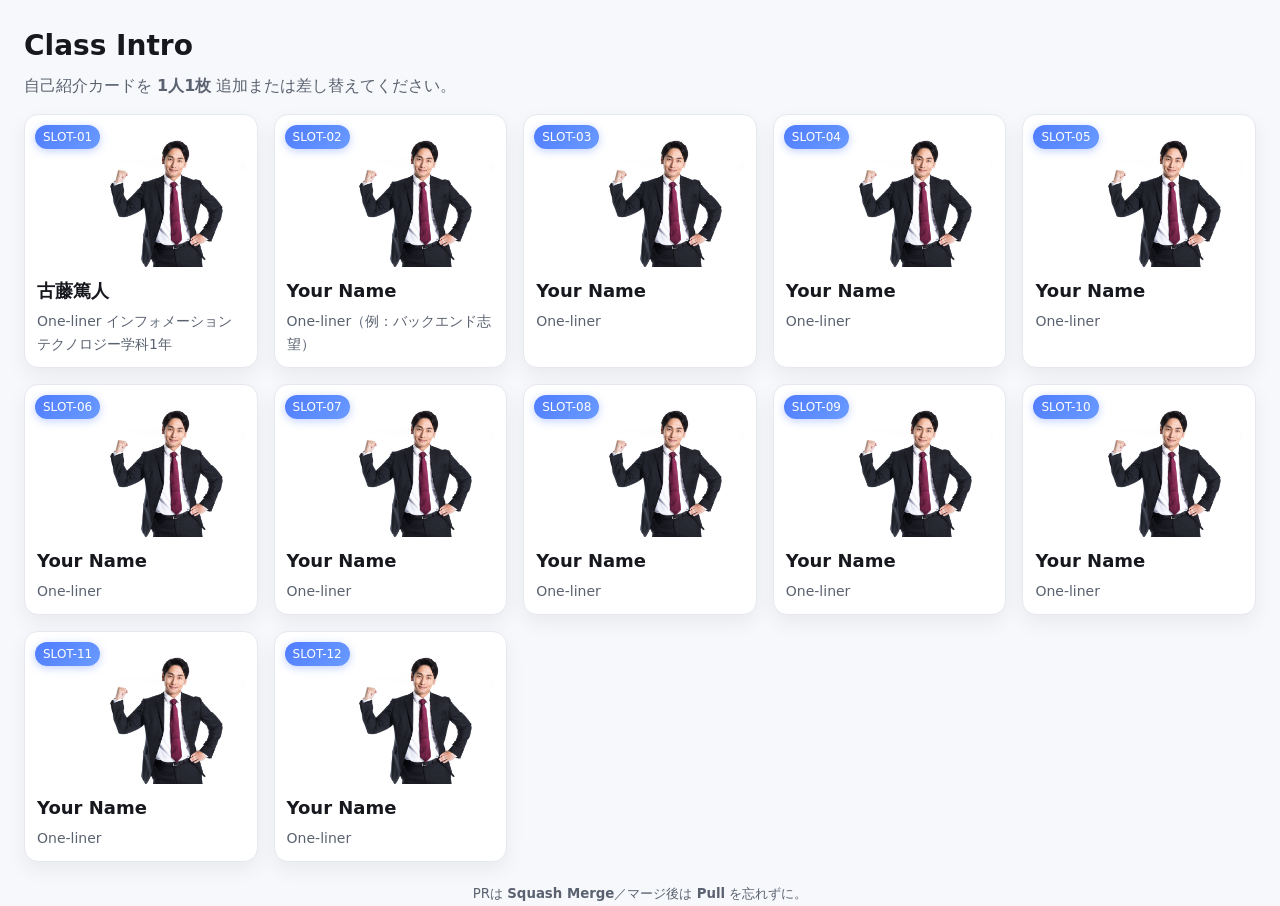
==== index.html @ 4b5fc038 "リンクを追加" ====
<!DOCTYPE html>
<html lang="ja">
  <head>
    <meta charset="utf-8" />
    <meta name="viewport" content="width=device-width, initial-scale=1" />
    <title>Class Intro</title>
    <link rel="stylesheet" href="styles.css" />
  </head>
  <body>
    <!-- ===== 運用ルール（配布時のままでOK） =====
    - 各自「自分のSLOT」1か所だけを書き換える
    - 画像は assets/ 以下に追加して <img src> を差し替えてよい（~200KB推奨）
    - PRは Squash Merge、マージ後は Pull（同期）
  ========================================== -->
    <header class="site-header">
      <h1>Class Intro</h1>
      <p>
        自己紹介カードを <strong>1人1枚</strong> 追加または差し替えてください。
      </p>
    </header>

    <main class="grid" id="members" aria-label="自己紹介カード一覧">
      <!-- SLOT-01 -->
      <article class="card" id="slot-01" data-slot="SLOT-01">
        <span class="slot-badge">SLOT-01</span>
        <a href="C:\Users\251013\Desktop\総合演習2\members\Huruhuji.html"
          ><img src="assets/placeholder.png" alt="Your Name"
        /></a>
        <h2>古藤篤人</h2>
        <p>One-liner インフォメーションテクノロジー学科1年</p>
      </article>

      <!-- SLOT-02 -->
      <article class="card" id="slot-02" data-slot="SLOT-02">
        <span class="slot-badge">SLOT-02</span>
        <img src="assets/placeholder.png" alt="Your Name" />
        <h2>Your Name</h2>
        <p>One-liner（例：バックエンド志望）</p>
      </article>

      <!-- SLOT-03 -->
      <article class="card" id="slot-03" data-slot="SLOT-03">
        <span class="slot-badge">SLOT-03</span>
        <img src="assets/placeholder.png" alt="Your Name" />
        <h2>Your Name</h2>
        <p>One-liner</p>
      </article>

      <!-- SLOT-04 -->
      <article class="card" id="slot-04" data-slot="SLOT-04">
        <span class="slot-badge">SLOT-04</span>
        <img src="assets/placeholder.png" alt="Your Name" />
        <h2>Your Name</h2>
        <p>One-liner</p>
      </article>

      <!-- SLOT-05 -->
      <article class="card" id="slot-05" data-slot="SLOT-05">
        <span class="slot-badge">SLOT-05</span>
        <img src="assets/placeholder.png" alt="Your Name" />
        <h2>Your Name</h2>
        <p>One-liner</p>
      </article>

      <!-- SLOT-06 -->
      <article class="card" id="slot-06" data-slot="SLOT-06">
        <span class="slot-badge">SLOT-06</span>
        <img src="assets/placeholder.png" alt="Your Name" />
        <h2>Your Name</h2>
        <p>One-liner</p>
      </article>

      <!-- SLOT-07 -->
      <article class="card" id="slot-07" data-slot="SLOT-07">
        <span class="slot-badge">SLOT-07</span>
        <img src="assets/placeholder.png" alt="Your Name" />
        <h2>Your Name</h2>
        <p>One-liner</p>
      </article>

      <!-- SLOT-08 -->
      <article class="card" id="slot-08" data-slot="SLOT-08">
        <span class="slot-badge">SLOT-08</span>
        <img src="assets/placeholder.png" alt="Your Name" />
        <h2>Your Name</h2>
        <p>One-liner</p>
      </article>

      <!-- 予備スロット（班追加用） -->
      <article class="card" id="slot-09" data-slot="SLOT-09">
        <span class="slot-badge">SLOT-09</span>
        <img src="assets/placeholder.png" alt="Your Name" />
        <h2>Your Name</h2>
        <p>One-liner</p>
      </article>
      <article class="card" id="slot-10" data-slot="SLOT-10">
        <span class="slot-badge">SLOT-10</span>
        <img src="assets/placeholder.png" alt="Your Name" />
        <h2>Your Name</h2>
        <p>One-liner</p>
      </article>
      <article class="card" id="slot-11" data-slot="SLOT-11">
        <span class="slot-badge">SLOT-11</span>
        <img src="assets/placeholder.png" alt="Your Name" />
        <h2>Your Name</h2>
        <p>One-liner</p>
      </article>
      <article class="card" id="slot-12" data-slot="SLOT-12">
        <span class="slot-badge">SLOT-12</span>
        <img src="assets/placeholder.png" alt="Your Name" />
        <h2>Your Name</h2>
        <p>One-liner</p>
      </article>
    </main>

    <footer class="site-footer">
      <small
        >PRは <strong>Squash Merge</strong>／マージ後は
        <strong>Pull</strong> を忘れずに。</small
      >
    </footer>
  </body>
</html>
---- styles.css ----
:root{
  --bg: #f7f8fb;
  --card: #ffffff;
  --border: #e6e8ef;
  --text: #16181d;
  --muted: #5a6270;
  --accent: #4f7cff;
  --radius: 14px;
  --shadow: 0 8px 20px rgba(0,0,0,.06);
}

*{ box-sizing: border-box; }
html,body{ height: 100%; }
body{
  margin: 0;
  font-family: system-ui, -apple-system, "Segoe UI", Roboto, "Noto Sans JP", sans-serif;
  color: var(--text);
  background: var(--bg);
  line-height: 1.6;
  padding: 24px;
}

.site-header{ margin: 0 0 16px; }
.site-header h1{ margin: 0 0 4px; font-size: clamp(22px, 2.8vw, 28px); }
.site-header p{ margin: 0; color: var(--muted); }

.grid{
  display: grid;
  gap: 16px;
  grid-template-columns: repeat(auto-fill, minmax(220px, 1fr));
  align-items: stretch;
}

.card{
  position: relative;
  background: var(--card);
  border: 1px solid var(--border);
  border-radius: var(--radius);
  padding: 12px;
  box-shadow: var(--shadow);
  transition: transform .12s ease, box-shadow .12s ease, border-color .12s ease;
}
.card:hover{
  transform: translateY(-2px);
  box-shadow: 0 10px 28px rgba(0,0,0,.08);
  border-color: #d7dae5;
}

.slot-badge{
  position: absolute;
  top: 10px;
  left: 10px;
  display: inline-block;
  font-size: 12px;
  line-height: 1;
  padding: 6px 8px;
  color: #fff;
  background: linear-gradient(135deg, var(--accent), #6a9bff);
  border-radius: 999px;
  box-shadow: 0 2px 8px rgba(79,124,255,.35);
}

.card img{
  width: 100%;
  height: 140px;
  object-fit: cover;
  border-radius: 10px;
  background: #eef1f7;
  display: block;
  margin-bottom: 10px;
}

.card h2{
  margin: 6px 0 4px;
  font-size: 18px;
}
.card p{
  margin: 0;
  color: var(--muted);
  font-size: 14px;
}

.site-footer{
  margin-top: 18px;
  color: var(--muted);
  text-align: center;
}

/* スクリーンリーダー向け（必要に応じて使用） */
.visually-hidden{
  position: absolute !important;
  width: 1px; height: 1px;
  margin: -1px; border: 0; padding: 0;
  clip: rect(0 0 0 0); overflow: hidden; white-space: nowrap;
}
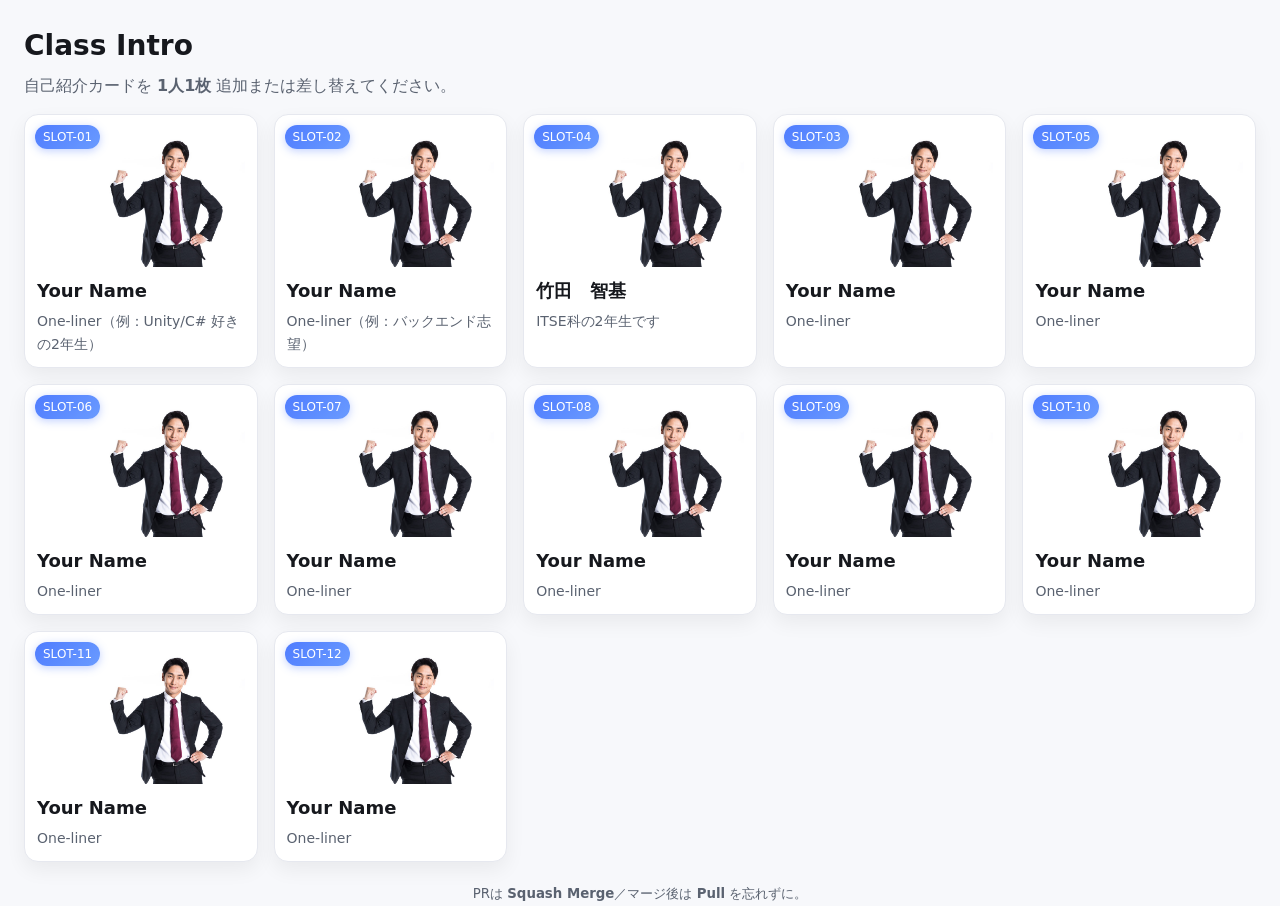
==== commit 60b7e8e5: "記入間違いを修正" ====
--- a/index.html
+++ b/index.html
@@ -1,123 +1,118 @@
-<!DOCTYPE html>
+<!doctype html>
 <html lang="ja">
-  <head>
-    <meta charset="utf-8" />
-    <meta name="viewport" content="width=device-width, initial-scale=1" />
-    <title>Class Intro</title>
-    <link rel="stylesheet" href="styles.css" />
-  </head>
-  <body>
-    <!-- ===== 運用ルール（配布時のままでOK） =====
+<head>
+  <meta charset="utf-8" />
+  <meta name="viewport" content="width=device-width, initial-scale=1" />
+  <title>Class Intro</title>
+  <link rel="stylesheet" href="styles.css" />
+</head>
+<body>
+  <!-- ===== 運用ルール（配布時のままでOK） =====
     - 各自「自分のSLOT」1か所だけを書き換える
     - 画像は assets/ 以下に追加して <img src> を差し替えてよい（~200KB推奨）
     - PRは Squash Merge、マージ後は Pull（同期）
   ========================================== -->
-    <header class="site-header">
-      <h1>Class Intro</h1>
-      <p>
-        自己紹介カードを <strong>1人1枚</strong> 追加または差し替えてください。
-      </p>
-    </header>
+  <header class="site-header">
+    <h1>Class Intro</h1>
+    <p>自己紹介カードを <strong>1人1枚</strong> 追加または差し替えてください。</p>
+  </header>
 
-    <main class="grid" id="members" aria-label="自己紹介カード一覧">
-      <!-- SLOT-01 -->
-      <article class="card" id="slot-01" data-slot="SLOT-01">
-        <span class="slot-badge">SLOT-01</span>
-        <a href="C:\Users\251013\Desktop\総合演習2\members\Huruhuji.html"
-          ><img src="assets/placeholder.png" alt="Your Name"
-        /></a>
-        <h2>古藤篤人</h2>
-        <p>One-liner インフォメーションテクノロジー学科1年</p>
-      </article>
+  <main class="grid" id="members" aria-label="自己紹介カード一覧">
+    <!-- SLOT-01 -->
+    <article class="card" id="slot-01" data-slot="SLOT-01">
+      <span class="slot-badge">SLOT-01</span>
+      <img src="assets/placeholder.png" alt="Your Name" />
+      <h2>Your Name</h2>
+      <p>One-liner（例：Unity/C# 好きの2年生）</p>
+    </article>
 
-      <!-- SLOT-02 -->
-      <article class="card" id="slot-02" data-slot="SLOT-02">
-        <span class="slot-badge">SLOT-02</span>
-        <img src="assets/placeholder.png" alt="Your Name" />
-        <h2>Your Name</h2>
-        <p>One-liner（例：バックエンド志望）</p>
-      </article>
+    <!-- SLOT-02 -->
+    <article class="card" id="slot-02" data-slot="SLOT-02">
+      <span class="slot-badge">SLOT-02</span>
+      <img src="assets/placeholder.png" alt="Your Name" />
+      <h2>Your Name</h2>
+      <p>One-liner（例：バックエンド志望）</p>
+    </article>
 
-      <!-- SLOT-03 -->
-      <article class="card" id="slot-03" data-slot="SLOT-03">
-        <span class="slot-badge">SLOT-03</span>
-        <img src="assets/placeholder.png" alt="Your Name" />
-        <h2>Your Name</h2>
-        <p>One-liner</p>
-      </article>
+    <!-- SLOT-03 -->
+    <article class="card" id="slot-04" data-slot="SLOT-04">
+      <span class="slot-badge">SLOT-04</span>
+      <img src="assets/placeholder.png" alt="takeda tomoki" />
+      <h2>竹田　智基</h2>
+      <p>ITSE科の2年生です</p>
+    </article>
 
-      <!-- SLOT-04 -->
-      <article class="card" id="slot-04" data-slot="SLOT-04">
-        <span class="slot-badge">SLOT-04</span>
-        <img src="assets/placeholder.png" alt="Your Name" />
-        <h2>Your Name</h2>
-        <p>One-liner</p>
-      </article>
+    <!-- SLOT-04 -->
+    <article class="card" id="slot-03" data-slot="SLOT-03">
+      <span class="slot-badge">SLOT-03</span>
+      <img src="assets/placeholder.png" alt="Your Name" />
+      <h2>Your Name</h2>
+      <p>One-liner</p>
+    </article>
 
-      <!-- SLOT-05 -->
-      <article class="card" id="slot-05" data-slot="SLOT-05">
-        <span class="slot-badge">SLOT-05</span>
-        <img src="assets/placeholder.png" alt="Your Name" />
-        <h2>Your Name</h2>
-        <p>One-liner</p>
-      </article>
 
-      <!-- SLOT-06 -->
-      <article class="card" id="slot-06" data-slot="SLOT-06">
-        <span class="slot-badge">SLOT-06</span>
-        <img src="assets/placeholder.png" alt="Your Name" />
-        <h2>Your Name</h2>
-        <p>One-liner</p>
-      </article>
 
-      <!-- SLOT-07 -->
-      <article class="card" id="slot-07" data-slot="SLOT-07">
-        <span class="slot-badge">SLOT-07</span>
-        <img src="assets/placeholder.png" alt="Your Name" />
-        <h2>Your Name</h2>
-        <p>One-liner</p>
-      </article>
+    <!-- SLOT-05 -->
+    <article class="card" id="slot-05" data-slot="SLOT-05">
+      <span class="slot-badge">SLOT-05</span>
+      <img src="assets/placeholder.png" alt="Your Name" />
+      <h2>Your Name</h2>
+      <p>One-liner</p>
+    </article>
 
-      <!-- SLOT-08 -->
-      <article class="card" id="slot-08" data-slot="SLOT-08">
-        <span class="slot-badge">SLOT-08</span>
-        <img src="assets/placeholder.png" alt="Your Name" />
-        <h2>Your Name</h2>
-        <p>One-liner</p>
-      </article>
+    <!-- SLOT-06 -->
+    <article class="card" id="slot-06" data-slot="SLOT-06">
+      <span class="slot-badge">SLOT-06</span>
+      <img src="assets/placeholder.png" alt="Your Name" />
+      <h2>Your Name</h2>
+      <p>One-liner</p>
+    </article>
 
-      <!-- 予備スロット（班追加用） -->
-      <article class="card" id="slot-09" data-slot="SLOT-09">
-        <span class="slot-badge">SLOT-09</span>
-        <img src="assets/placeholder.png" alt="Your Name" />
-        <h2>Your Name</h2>
-        <p>One-liner</p>
-      </article>
-      <article class="card" id="slot-10" data-slot="SLOT-10">
-        <span class="slot-badge">SLOT-10</span>
-        <img src="assets/placeholder.png" alt="Your Name" />
-        <h2>Your Name</h2>
-        <p>One-liner</p>
-      </article>
-      <article class="card" id="slot-11" data-slot="SLOT-11">
-        <span class="slot-badge">SLOT-11</span>
-        <img src="assets/placeholder.png" alt="Your Name" />
-        <h2>Your Name</h2>
-        <p>One-liner</p>
-      </article>
-      <article class="card" id="slot-12" data-slot="SLOT-12">
-        <span class="slot-badge">SLOT-12</span>
-        <img src="assets/placeholder.png" alt="Your Name" />
-        <h2>Your Name</h2>
-        <p>One-liner</p>
-      </article>
-    </main>
+    <!-- SLOT-07 -->
+    <article class="card" id="slot-07" data-slot="SLOT-07">
+      <span class="slot-badge">SLOT-07</span>
+      <img src="assets/placeholder.png" alt="Your Name" />
+      <h2>Your Name</h2>
+      <p>One-liner</p>
+    </article>
 
-    <footer class="site-footer">
-      <small
-        >PRは <strong>Squash Merge</strong>／マージ後は
-        <strong>Pull</strong> を忘れずに。</small
-      >
-    </footer>
-  </body>
+    <!-- SLOT-08 -->
+    <article class="card" id="slot-08" data-slot="SLOT-08">
+      <span class="slot-badge">SLOT-08</span>
+      <img src="assets/placeholder.png" alt="Your Name" />
+      <h2>Your Name</h2>
+      <p>One-liner</p>
+    </article>
+
+    <!-- 予備スロット（班追加用） -->
+    <article class="card" id="slot-09" data-slot="SLOT-09">
+      <span class="slot-badge">SLOT-09</span>
+      <img src="assets/placeholder.png" alt="Your Name" />
+      <h2>Your Name</h2>
+      <p>One-liner</p>
+    </article>
+    <article class="card" id="slot-10" data-slot="SLOT-10">
+      <span class="slot-badge">SLOT-10</span>
+      <img src="assets/placeholder.png" alt="Your Name" />
+      <h2>Your Name</h2>
+      <p>One-liner</p>
+    </article>
+    <article class="card" id="slot-11" data-slot="SLOT-11">
+      <span class="slot-badge">SLOT-11</span>
+      <img src="assets/placeholder.png" alt="Your Name" />
+      <h2>Your Name</h2>
+      <p>One-liner</p>
+    </article>
+    <article class="card" id="slot-12" data-slot="SLOT-12">
+      <span class="slot-badge">SLOT-12</span>
+      <img src="assets/placeholder.png" alt="Your Name" />
+      <h2>Your Name</h2>
+      <p>One-liner</p>
+    </article>
+  </main>
+
+  <footer class="site-footer">
+    <small>PRは <strong>Squash Merge</strong>／マージ後は <strong>Pull</strong> を忘れずに。</small>
+  </footer>
+</body>
 </html>
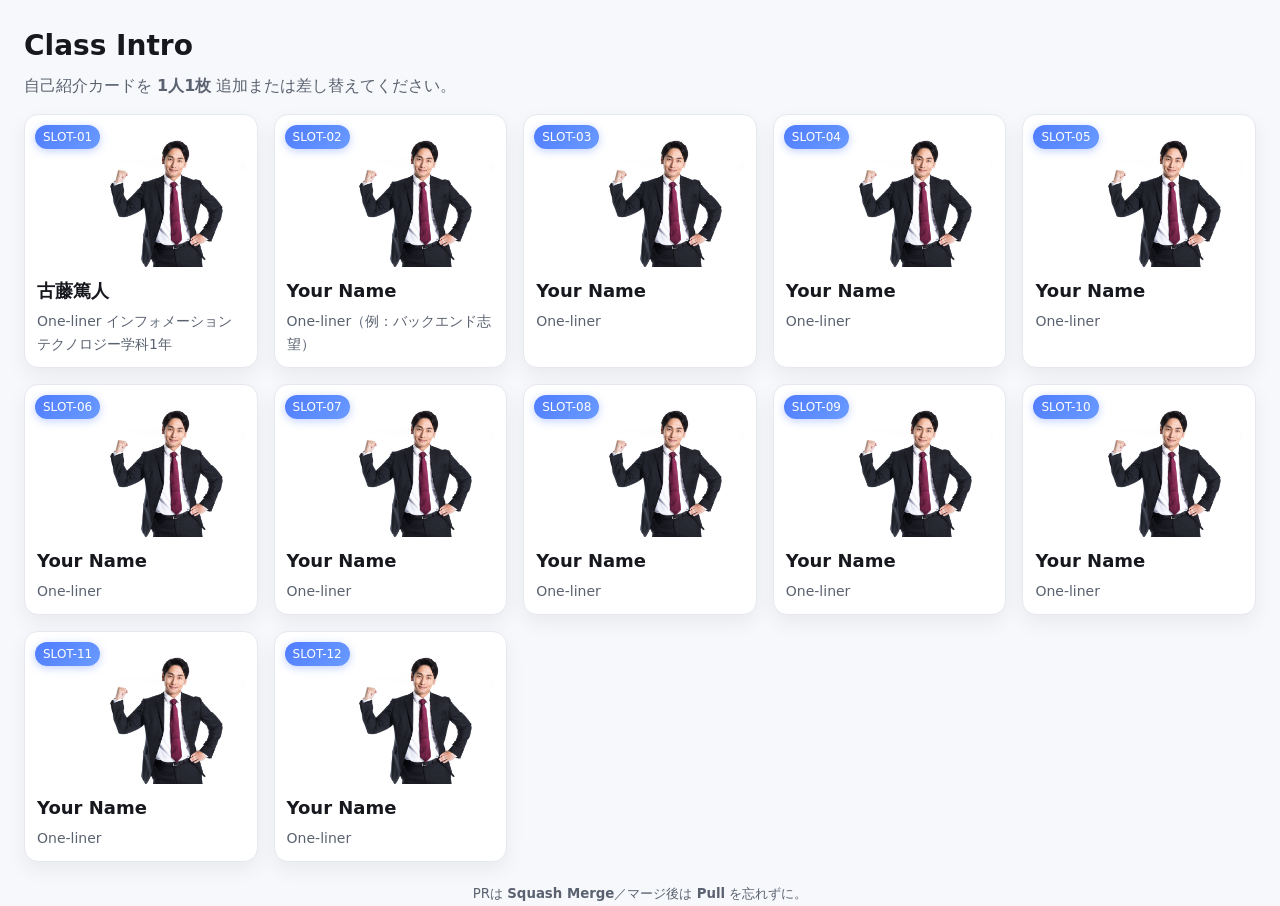
==== commit fa553f09: "altの名前を変更" ====
--- a/index.html
+++ b/index.html
@@ -1,118 +1,123 @@
-<!doctype html>
+<!DOCTYPE html>
 <html lang="ja">
-<head>
-  <meta charset="utf-8" />
-  <meta name="viewport" content="width=device-width, initial-scale=1" />
-  <title>Class Intro</title>
-  <link rel="stylesheet" href="styles.css" />
-</head>
-<body>
-  <!-- ===== 運用ルール（配布時のままでOK） =====
+  <head>
+    <meta charset="utf-8" />
+    <meta name="viewport" content="width=device-width, initial-scale=1" />
+    <title>Class Intro</title>
+    <link rel="stylesheet" href="styles.css" />
+  </head>
+  <body>
+    <!-- ===== 運用ルール（配布時のままでOK） =====
     - 各自「自分のSLOT」1か所だけを書き換える
     - 画像は assets/ 以下に追加して <img src> を差し替えてよい（~200KB推奨）
     - PRは Squash Merge、マージ後は Pull（同期）
   ========================================== -->
-  <header class="site-header">
-    <h1>Class Intro</h1>
-    <p>自己紹介カードを <strong>1人1枚</strong> 追加または差し替えてください。</p>
-  </header>
+    <header class="site-header">
+      <h1>Class Intro</h1>
+      <p>
+        自己紹介カードを <strong>1人1枚</strong> 追加または差し替えてください。
+      </p>
+    </header>
 
-  <main class="grid" id="members" aria-label="自己紹介カード一覧">
-    <!-- SLOT-01 -->
-    <article class="card" id="slot-01" data-slot="SLOT-01">
-      <span class="slot-badge">SLOT-01</span>
-      <img src="assets/placeholder.png" alt="Your Name" />
-      <h2>Your Name</h2>
-      <p>One-liner（例：Unity/C# 好きの2年生）</p>
-    </article>
+    <main class="grid" id="members" aria-label="自己紹介カード一覧">
+      <!-- SLOT-01 -->
+      <article class="card" id="slot-01" data-slot="SLOT-01">
+        <span class="slot-badge">SLOT-01</span>
+        <a href="C:\Users\251013\Desktop\総合演習2\members\Huruhuji.html"
+          ><img src="assets/placeholder.png" alt="HuruhujiAtsuto"
+        /></a>
+        <h2>古藤篤人</h2>
+        <p>One-liner インフォメーションテクノロジー学科1年</p>
+      </article>
 
-    <!-- SLOT-02 -->
-    <article class="card" id="slot-02" data-slot="SLOT-02">
-      <span class="slot-badge">SLOT-02</span>
-      <img src="assets/placeholder.png" alt="Your Name" />
-      <h2>Your Name</h2>
-      <p>One-liner（例：バックエンド志望）</p>
-    </article>
+      <!-- SLOT-02 -->
+      <article class="card" id="slot-02" data-slot="SLOT-02">
+        <span class="slot-badge">SLOT-02</span>
+        <img src="assets/placeholder.png" alt="Your Name" />
+        <h2>Your Name</h2>
+        <p>One-liner（例：バックエンド志望）</p>
+      </article>
 
-    <!-- SLOT-03 -->
-    <article class="card" id="slot-04" data-slot="SLOT-04">
-      <span class="slot-badge">SLOT-04</span>
-      <img src="assets/placeholder.png" alt="takeda tomoki" />
-      <h2>竹田　智基</h2>
-      <p>ITSE科の2年生です</p>
-    </article>
+      <!-- SLOT-03 -->
+      <article class="card" id="slot-03" data-slot="SLOT-03">
+        <span class="slot-badge">SLOT-03</span>
+        <img src="assets/placeholder.png" alt="Your Name" />
+        <h2>Your Name</h2>
+        <p>One-liner</p>
+      </article>
 
-    <!-- SLOT-04 -->
-    <article class="card" id="slot-03" data-slot="SLOT-03">
-      <span class="slot-badge">SLOT-03</span>
-      <img src="assets/placeholder.png" alt="Your Name" />
-      <h2>Your Name</h2>
-      <p>One-liner</p>
-    </article>
+      <!-- SLOT-04 -->
+      <article class="card" id="slot-04" data-slot="SLOT-04">
+        <span class="slot-badge">SLOT-04</span>
+        <img src="assets/placeholder.png" alt="Your Name" />
+        <h2>Your Name</h2>
+        <p>One-liner</p>
+      </article>
 
+      <!-- SLOT-05 -->
+      <article class="card" id="slot-05" data-slot="SLOT-05">
+        <span class="slot-badge">SLOT-05</span>
+        <img src="assets/placeholder.png" alt="Your Name" />
+        <h2>Your Name</h2>
+        <p>One-liner</p>
+      </article>
 
+      <!-- SLOT-06 -->
+      <article class="card" id="slot-06" data-slot="SLOT-06">
+        <span class="slot-badge">SLOT-06</span>
+        <img src="assets/placeholder.png" alt="Your Name" />
+        <h2>Your Name</h2>
+        <p>One-liner</p>
+      </article>
 
-    <!-- SLOT-05 -->
-    <article class="card" id="slot-05" data-slot="SLOT-05">
-      <span class="slot-badge">SLOT-05</span>
-      <img src="assets/placeholder.png" alt="Your Name" />
-      <h2>Your Name</h2>
-      <p>One-liner</p>
-    </article>
+      <!-- SLOT-07 -->
+      <article class="card" id="slot-07" data-slot="SLOT-07">
+        <span class="slot-badge">SLOT-07</span>
+        <img src="assets/placeholder.png" alt="Your Name" />
+        <h2>Your Name</h2>
+        <p>One-liner</p>
+      </article>
 
-    <!-- SLOT-06 -->
-    <article class="card" id="slot-06" data-slot="SLOT-06">
-      <span class="slot-badge">SLOT-06</span>
-      <img src="assets/placeholder.png" alt="Your Name" />
-      <h2>Your Name</h2>
-      <p>One-liner</p>
-    </article>
+      <!-- SLOT-08 -->
+      <article class="card" id="slot-08" data-slot="SLOT-08">
+        <span class="slot-badge">SLOT-08</span>
+        <img src="assets/placeholder.png" alt="Your Name" />
+        <h2>Your Name</h2>
+        <p>One-liner</p>
+      </article>
 
-    <!-- SLOT-07 -->
-    <article class="card" id="slot-07" data-slot="SLOT-07">
-      <span class="slot-badge">SLOT-07</span>
-      <img src="assets/placeholder.png" alt="Your Name" />
-      <h2>Your Name</h2>
-      <p>One-liner</p>
-    </article>
+      <!-- 予備スロット（班追加用） -->
+      <article class="card" id="slot-09" data-slot="SLOT-09">
+        <span class="slot-badge">SLOT-09</span>
+        <img src="assets/placeholder.png" alt="Your Name" />
+        <h2>Your Name</h2>
+        <p>One-liner</p>
+      </article>
+      <article class="card" id="slot-10" data-slot="SLOT-10">
+        <span class="slot-badge">SLOT-10</span>
+        <img src="assets/placeholder.png" alt="Your Name" />
+        <h2>Your Name</h2>
+        <p>One-liner</p>
+      </article>
+      <article class="card" id="slot-11" data-slot="SLOT-11">
+        <span class="slot-badge">SLOT-11</span>
+        <img src="assets/placeholder.png" alt="Your Name" />
+        <h2>Your Name</h2>
+        <p>One-liner</p>
+      </article>
+      <article class="card" id="slot-12" data-slot="SLOT-12">
+        <span class="slot-badge">SLOT-12</span>
+        <img src="assets/placeholder.png" alt="Your Name" />
+        <h2>Your Name</h2>
+        <p>One-liner</p>
+      </article>
+    </main>
 
-    <!-- SLOT-08 -->
-    <article class="card" id="slot-08" data-slot="SLOT-08">
-      <span class="slot-badge">SLOT-08</span>
-      <img src="assets/placeholder.png" alt="Your Name" />
-      <h2>Your Name</h2>
-      <p>One-liner</p>
-    </article>
-
-    <!-- 予備スロット（班追加用） -->
-    <article class="card" id="slot-09" data-slot="SLOT-09">
-      <span class="slot-badge">SLOT-09</span>
-      <img src="assets/placeholder.png" alt="Your Name" />
-      <h2>Your Name</h2>
-      <p>One-liner</p>
-    </article>
-    <article class="card" id="slot-10" data-slot="SLOT-10">
-      <span class="slot-badge">SLOT-10</span>
-      <img src="assets/placeholder.png" alt="Your Name" />
-      <h2>Your Name</h2>
-      <p>One-liner</p>
-    </article>
-    <article class="card" id="slot-11" data-slot="SLOT-11">
-      <span class="slot-badge">SLOT-11</span>
-      <img src="assets/placeholder.png" alt="Your Name" />
-      <h2>Your Name</h2>
-      <p>One-liner</p>
-    </article>
-    <article class="card" id="slot-12" data-slot="SLOT-12">
-      <span class="slot-badge">SLOT-12</span>
-      <img src="assets/placeholder.png" alt="Your Name" />
-      <h2>Your Name</h2>
-      <p>One-liner</p>
-    </article>
-  </main>
-
-  <footer class="site-footer">
-    <small>PRは <strong>Squash Merge</strong>／マージ後は <strong>Pull</strong> を忘れずに。</small>
-  </footer>
-</body>
+    <footer class="site-footer">
+      <small
+        >PRは <strong>Squash Merge</strong>／マージ後は
+        <strong>Pull</strong> を忘れずに。</small
+      >
+    </footer>
+  </body>
 </html>
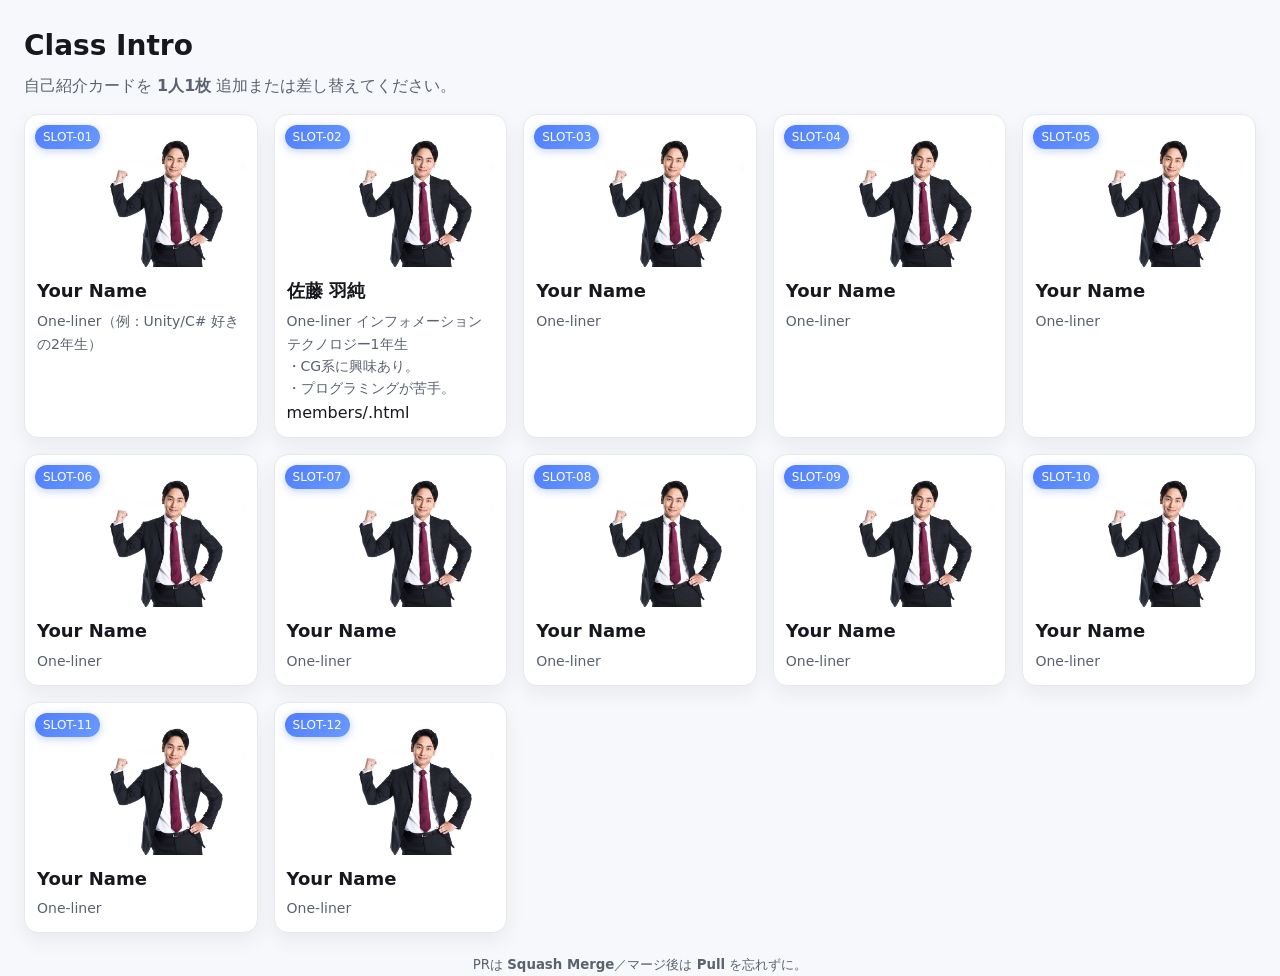
==== commit ffc573f5: "個人ページの作成" ====
--- a/index.html
+++ b/index.html
@@ -23,19 +23,22 @@
       <!-- SLOT-01 -->
       <article class="card" id="slot-01" data-slot="SLOT-01">
         <span class="slot-badge">SLOT-01</span>
-        <a href="C:\Users\251013\Desktop\総合演習2\members\Huruhuji.html"
-          ><img src="assets/placeholder.png" alt="HuruhujiAtsuto"
-        /></a>
-        <h2>古藤篤人</h2>
-        <p>One-liner インフォメーションテクノロジー学科1年</p>
+        <img src="assets/placeholder.png" alt="Your Name" />
+        <h2>Your Name</h2>
+        <p>One-liner（例：Unity/C# 好きの2年生）</p>
       </article>
 
       <!-- SLOT-02 -->
       <article class="card" id="slot-02" data-slot="SLOT-02">
         <span class="slot-badge">SLOT-02</span>
-        <img src="assets/placeholder.png" alt="Your Name" />
-        <h2>Your Name</h2>
-        <p>One-liner（例：バックエンド志望）</p>
+       <a href="C:\Users\251005\Desktop\総合演習5\menber\sato.html"> <img src="assets/placeholder.png" alt="Satou Wasumi" /></a>
+        <h2>佐藤 羽純</h2>
+        <p>
+          One-liner インフォメーションテクノロジー1年生
+          <br />・CG系に興味あり。<br />・プログラミングが苦手。
+        </p>
+        members/<name-or-id>.html
+
       </article>
 
       <!-- SLOT-03 -->
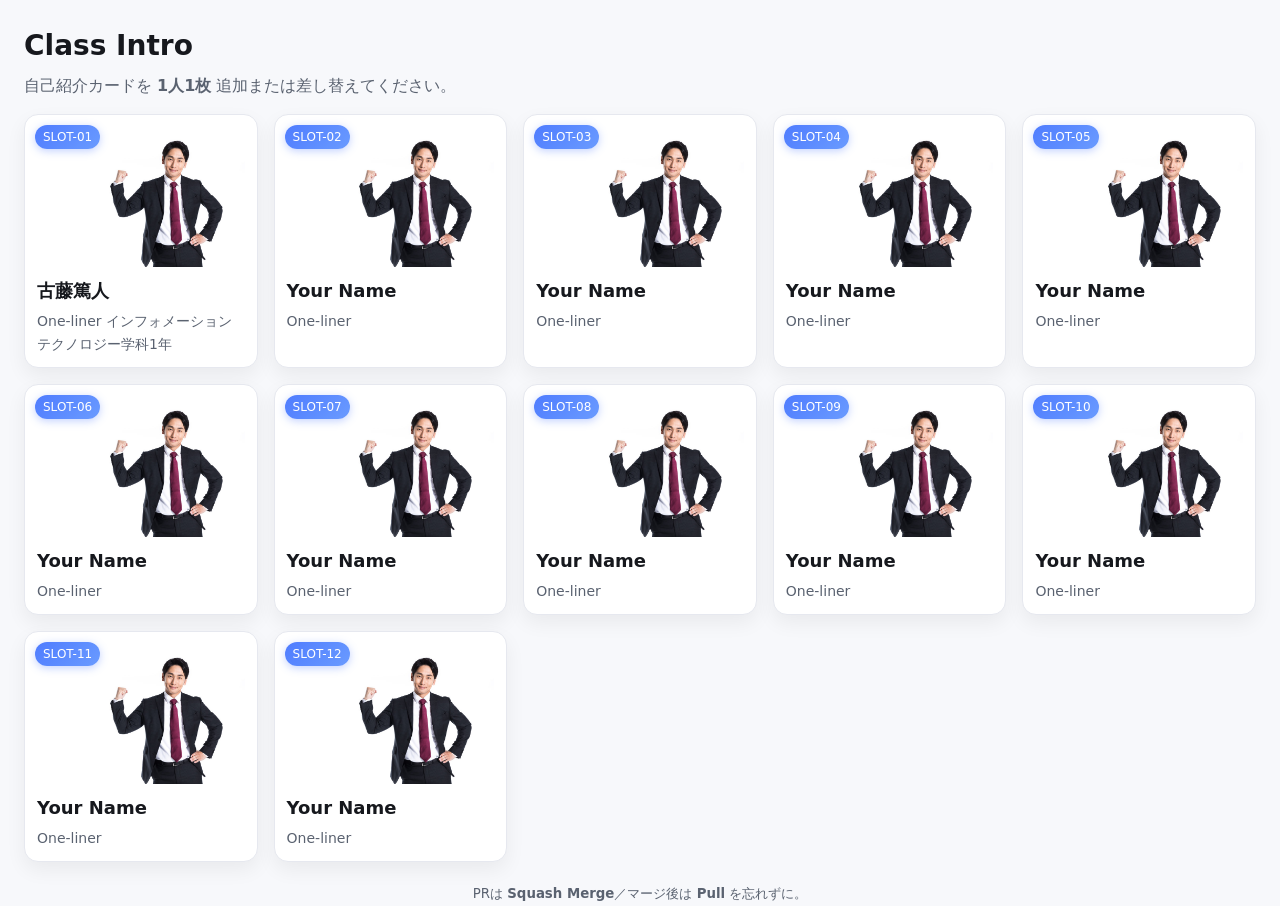
==== commit ef0fe470: "no message" ====
--- a/index.html
+++ b/index.html
@@ -23,22 +23,19 @@
       <!-- SLOT-01 -->
       <article class="card" id="slot-01" data-slot="SLOT-01">
         <span class="slot-badge">SLOT-01</span>
-        <img src="assets/placeholder.png" alt="Your Name" />
-        <h2>Your Name</h2>
-        <p>One-liner（例：Unity/C# 好きの2年生）</p>
+        <a href="C:\Users\251013\Desktop\総合演習2\members\Huruhuji.html"
+          ><img src="assets/placeholder.png" alt="HuruhujiAtsuto"
+        /></a>
+        <h2>古藤篤人</h2>
+        <p>One-liner インフォメーションテクノロジー学科1年</p>
       </article>
 
       <!-- SLOT-02 -->
       <article class="card" id="slot-02" data-slot="SLOT-02">
         <span class="slot-badge">SLOT-02</span>
-       <a href="C:\Users\251005\Desktop\総合演習5\menber\sato.html"> <img src="assets/placeholder.png" alt="Satou Wasumi" /></a>
-        <h2>佐藤 羽純</h2>
-        <p>
-          One-liner インフォメーションテクノロジー1年生
-          <br />・CG系に興味あり。<br />・プログラミングが苦手。
-        </p>
-        members/<name-or-id>.html
-
+        <img src="assets/placeholder.png" alt="Your Name" />
+        <h2>Your Name</h2>
+        <p>One-liner</p>
       </article>
 
       <!-- SLOT-03 -->
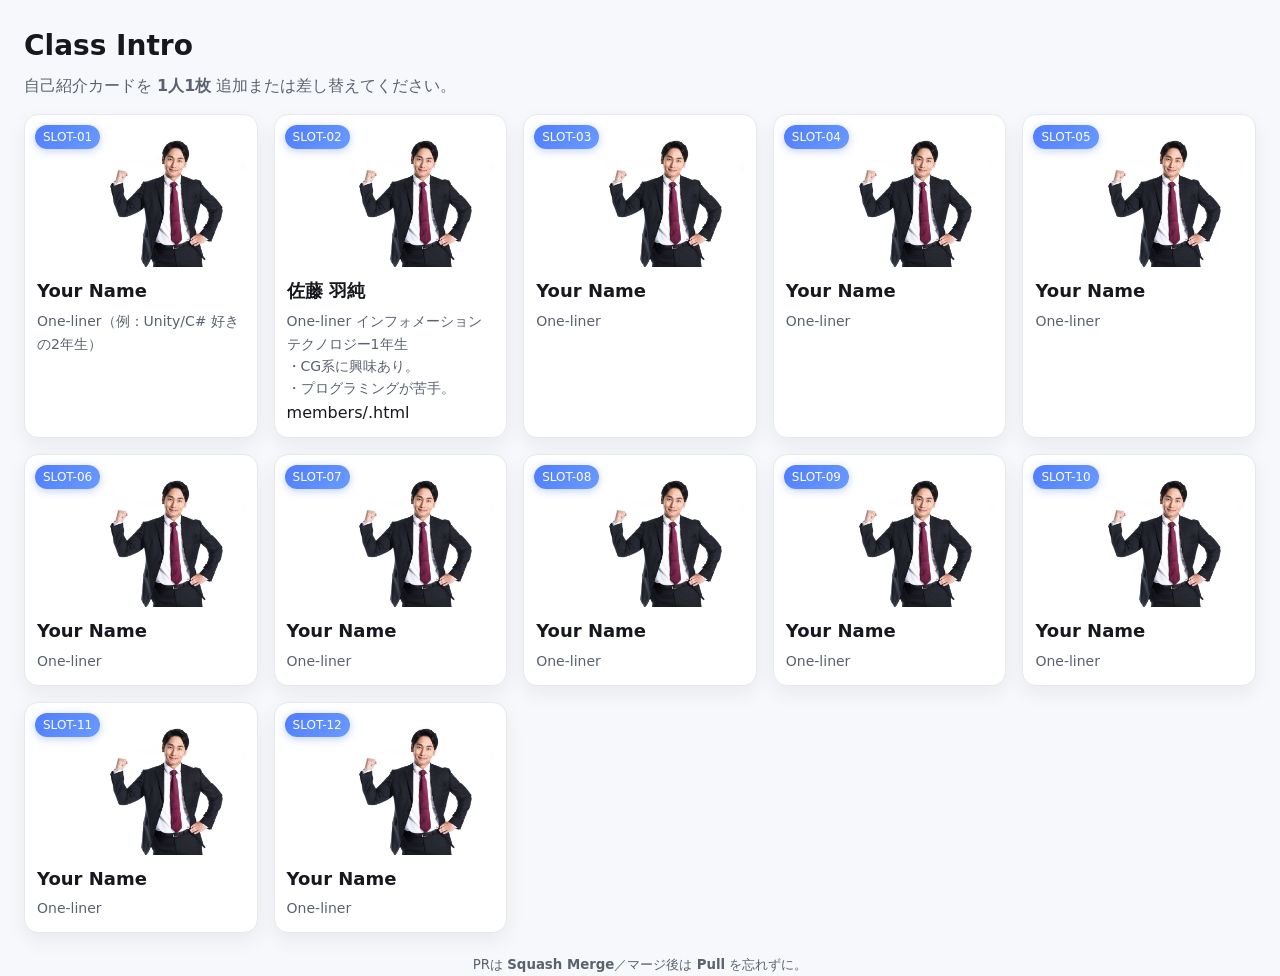
==== commit f592909b: "Merge ffc573f50f764a6925bc3d31d4bf571d223f6f43 into eeef74dabb4f09df0fb0db1b47deef9184f8c2a7" ====
--- a/index.html
+++ b/index.html
@@ -23,19 +23,22 @@
       <!-- SLOT-01 -->
       <article class="card" id="slot-01" data-slot="SLOT-01">
         <span class="slot-badge">SLOT-01</span>
-        <a href="C:\Users\251013\Desktop\総合演習2\members\Huruhuji.html"
-          ><img src="assets/placeholder.png" alt="HuruhujiAtsuto"
-        /></a>
-        <h2>古藤篤人</h2>
-        <p>One-liner インフォメーションテクノロジー学科1年</p>
+        <img src="assets/placeholder.png" alt="Your Name" />
+        <h2>Your Name</h2>
+        <p>One-liner（例：Unity/C# 好きの2年生）</p>
       </article>
 
       <!-- SLOT-02 -->
       <article class="card" id="slot-02" data-slot="SLOT-02">
         <span class="slot-badge">SLOT-02</span>
-        <img src="assets/placeholder.png" alt="Your Name" />
-        <h2>Your Name</h2>
-        <p>One-liner</p>
+       <a href="C:\Users\251005\Desktop\総合演習5\menber\sato.html"> <img src="assets/placeholder.png" alt="Satou Wasumi" /></a>
+        <h2>佐藤 羽純</h2>
+        <p>
+          One-liner インフォメーションテクノロジー1年生
+          <br />・CG系に興味あり。<br />・プログラミングが苦手。
+        </p>
+        members/<name-or-id>.html
+
       </article>
 
       <!-- SLOT-03 -->
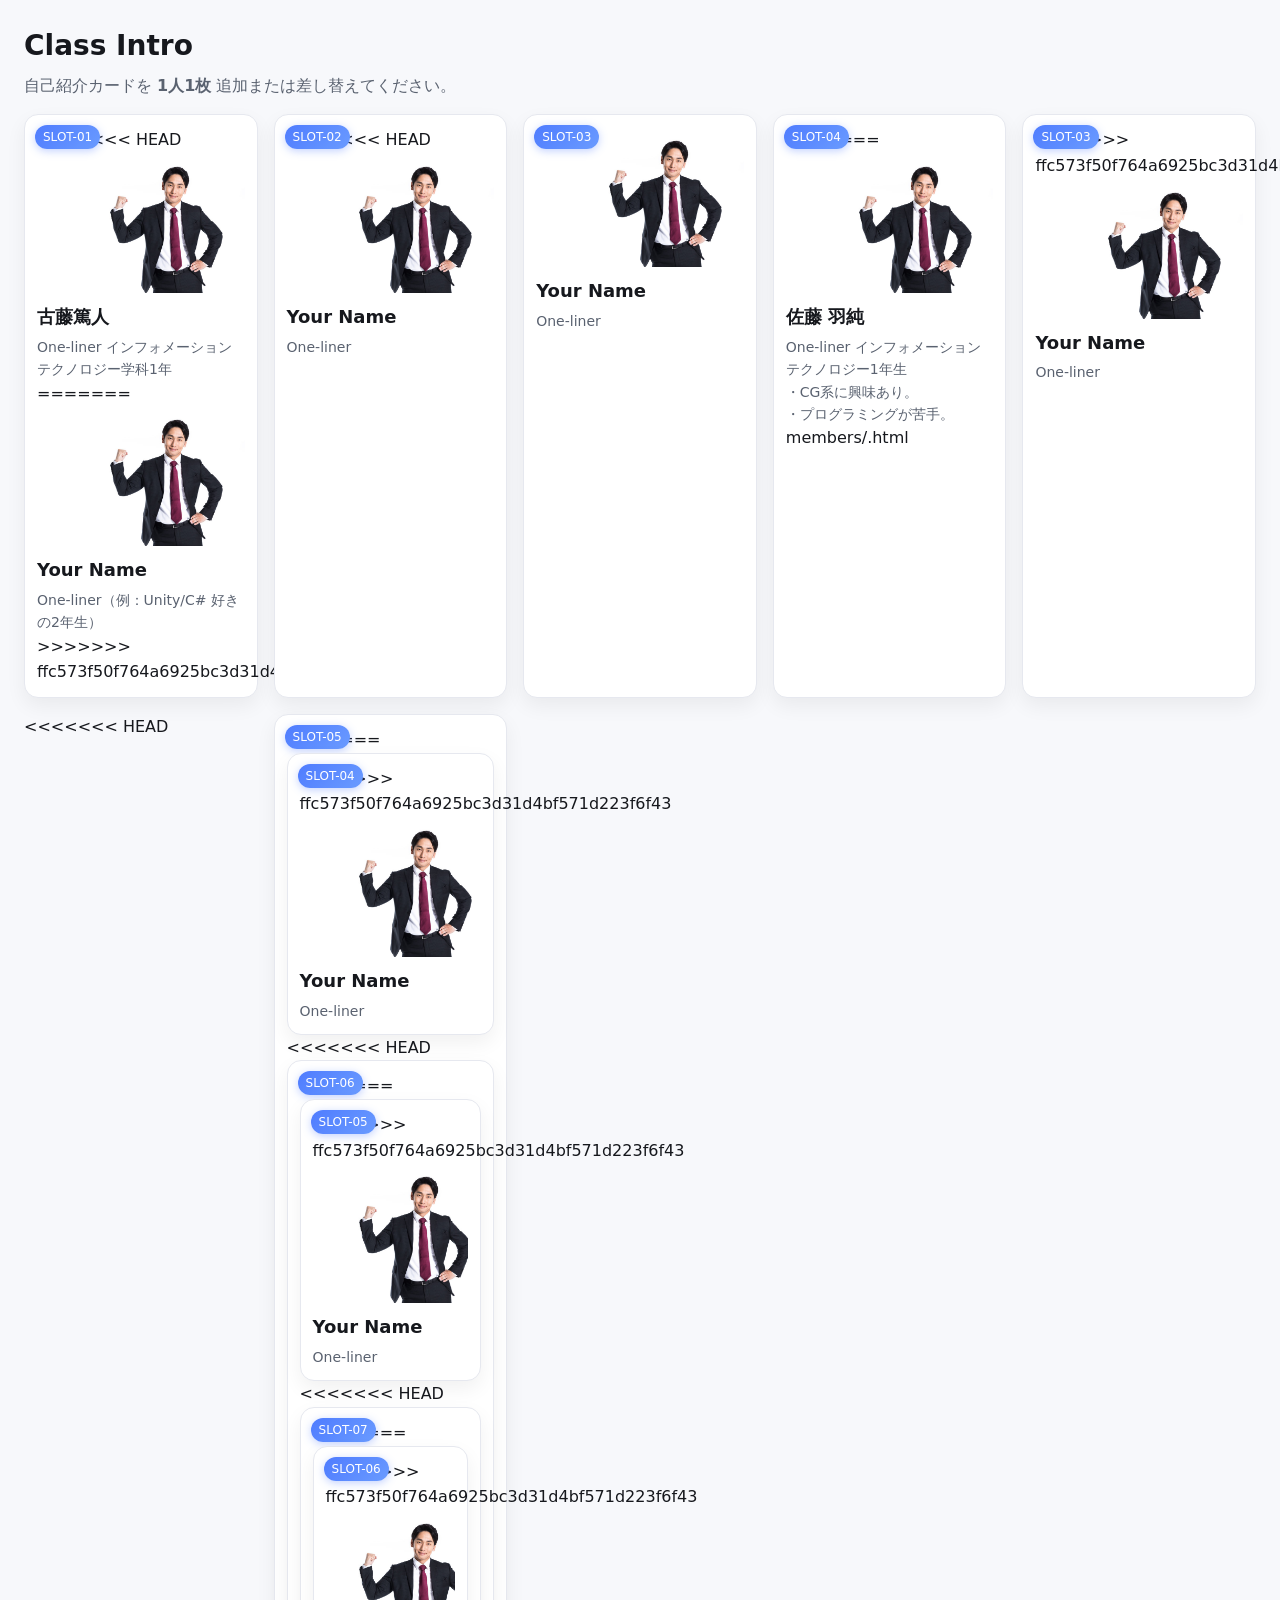
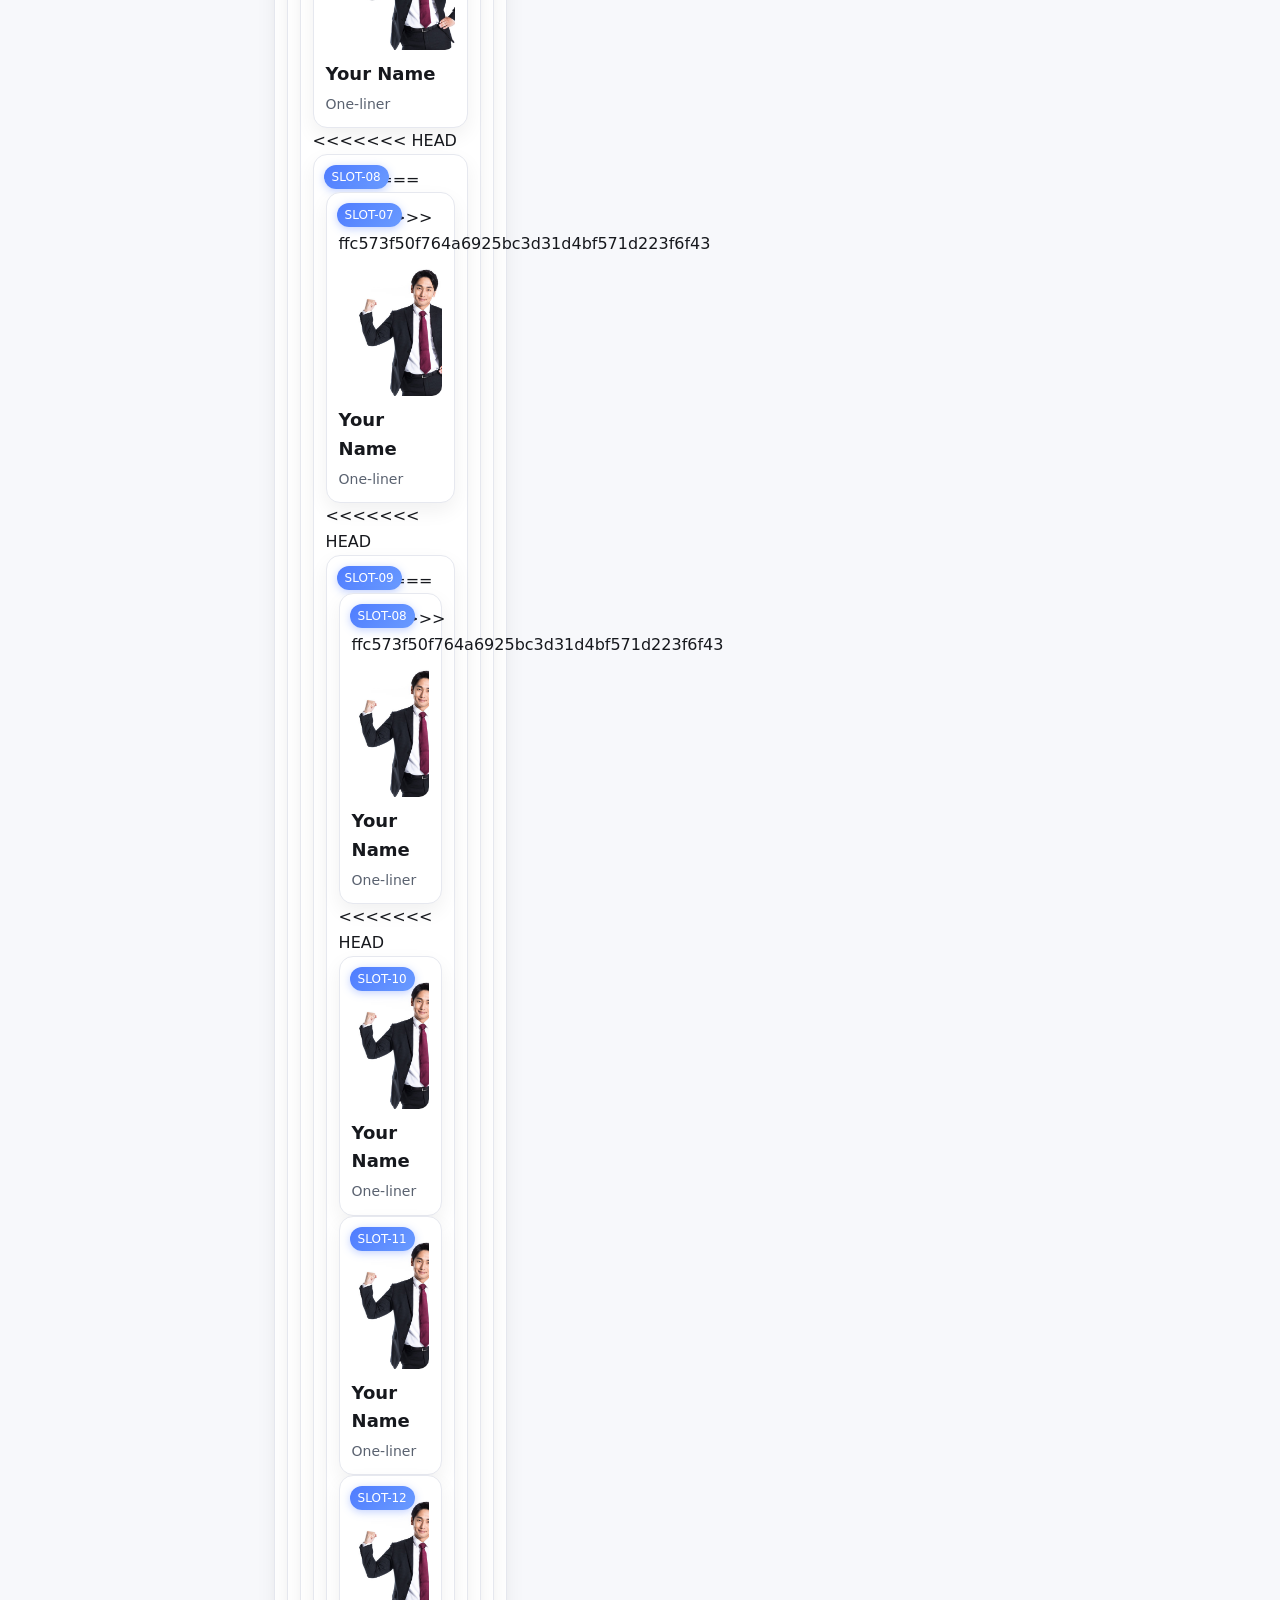
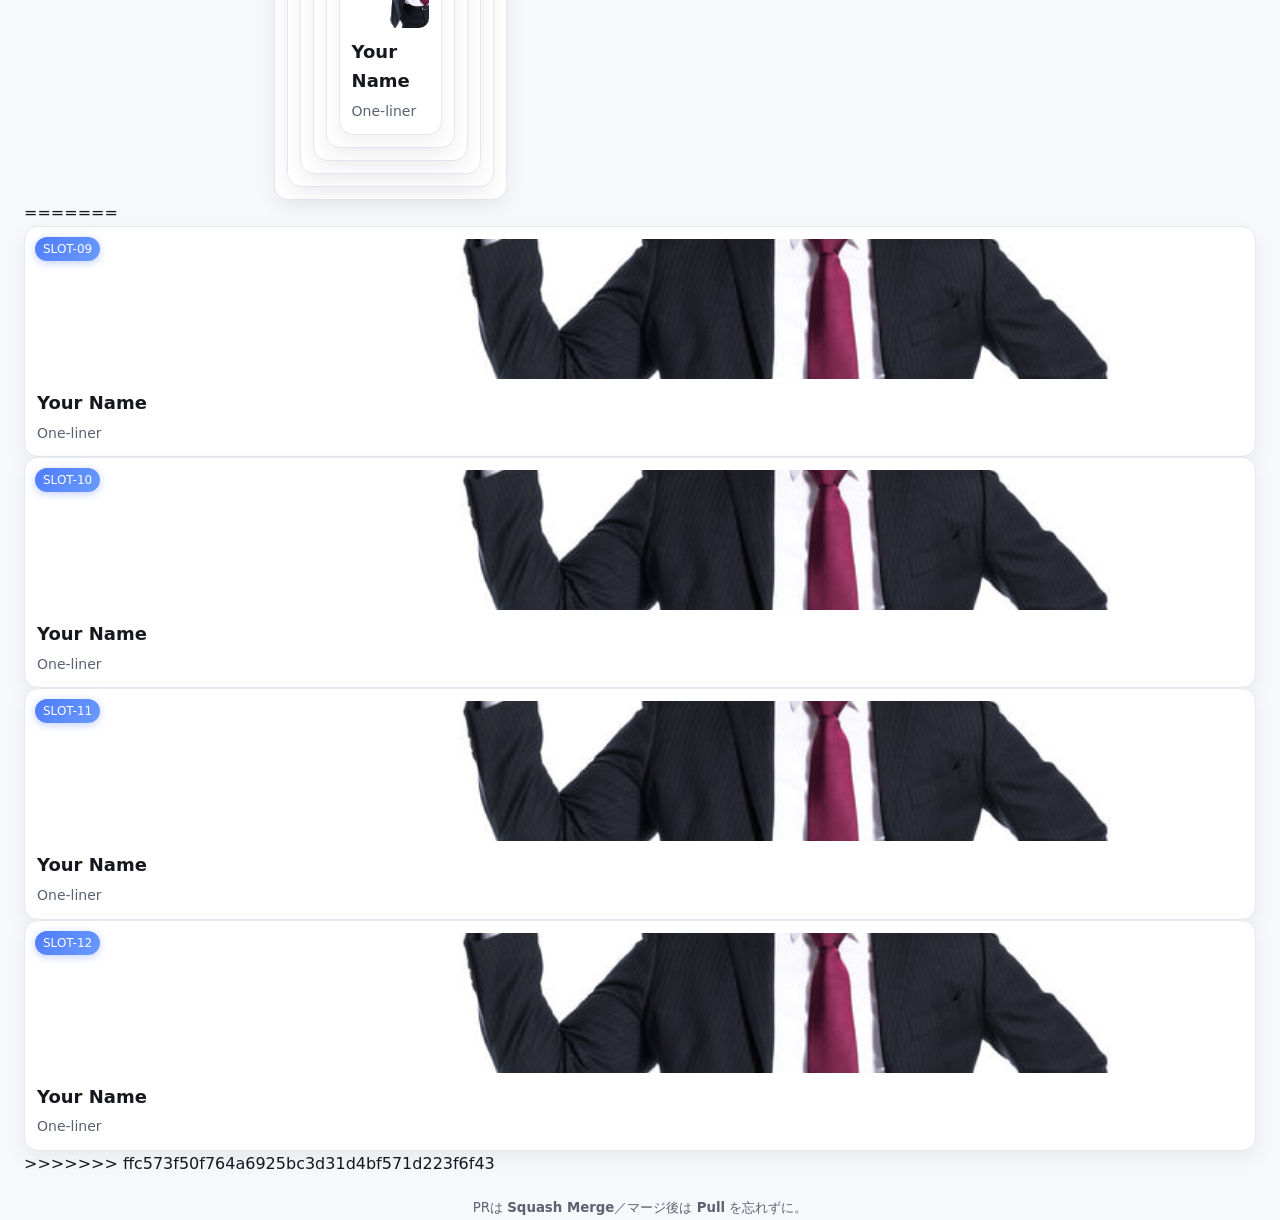
==== commit b9da54cd: "Merge branch 'feature/card-SatouWasumi-or-id' of github.com:taketomooo/web into members/HuruhujiAtst" ====
--- a/index.html
+++ b/index.html
@@ -23,14 +23,40 @@
       <!-- SLOT-01 -->
       <article class="card" id="slot-01" data-slot="SLOT-01">
         <span class="slot-badge">SLOT-01</span>
+<<<<<<< HEAD
+        <a href="C:\Users\251013\Desktop\総合演習2\members\Huruhuji.html"
+          ><img src="assets/placeholder.png" alt="HuruhujiAtsuto"
+        /></a>
+        <h2>古藤篤人</h2>
+        <p>One-liner インフォメーションテクノロジー学科1年</p>
+=======
         <img src="assets/placeholder.png" alt="Your Name" />
         <h2>Your Name</h2>
         <p>One-liner（例：Unity/C# 好きの2年生）</p>
+>>>>>>> ffc573f50f764a6925bc3d31d4bf571d223f6f43
       </article>
 
       <!-- SLOT-02 -->
       <article class="card" id="slot-02" data-slot="SLOT-02">
         <span class="slot-badge">SLOT-02</span>
+<<<<<<< HEAD
+        <img src="assets/placeholder.png" alt="Your Name" />
+        <h2>Your Name</h2>
+        <p>One-liner</p>
+      </article>
+
+      <!-- SLOT-03 -->
+      <article class="card" id="slot-03" data-slot="SLOT-03">
+        <span class="slot-badge">SLOT-03</span>
+        <img src="assets/placeholder.png" alt="Your Name" />
+        <h2>Your Name</h2>
+        <p>One-liner</p>
+      </article>
+
+      <!-- SLOT-04 -->
+      <article class="card" id="slot-04" data-slot="SLOT-04">
+        <span class="slot-badge">SLOT-04</span>
+=======
        <a href="C:\Users\251005\Desktop\総合演習5\menber\sato.html"> <img src="assets/placeholder.png" alt="Satou Wasumi" /></a>
         <h2>佐藤 羽純</h2>
         <p>
@@ -44,50 +70,103 @@
       <!-- SLOT-03 -->
       <article class="card" id="slot-03" data-slot="SLOT-03">
         <span class="slot-badge">SLOT-03</span>
-        <img src="assets/placeholder.png" alt="Your Name" />
-        <h2>Your Name</h2>
-        <p>One-liner</p>
-      </article>
-
+>>>>>>> ffc573f50f764a6925bc3d31d4bf571d223f6f43
+        <img src="assets/placeholder.png" alt="Your Name" />
+        <h2>Your Name</h2>
+        <p>One-liner</p>
+      </article>
+
+<<<<<<< HEAD
+      <!-- SLOT-05 -->
+      <article class="card" id="slot-05" data-slot="SLOT-05">
+        <span class="slot-badge">SLOT-05</span>
+=======
       <!-- SLOT-04 -->
       <article class="card" id="slot-04" data-slot="SLOT-04">
         <span class="slot-badge">SLOT-04</span>
-        <img src="assets/placeholder.png" alt="Your Name" />
-        <h2>Your Name</h2>
-        <p>One-liner</p>
-      </article>
-
+>>>>>>> ffc573f50f764a6925bc3d31d4bf571d223f6f43
+        <img src="assets/placeholder.png" alt="Your Name" />
+        <h2>Your Name</h2>
+        <p>One-liner</p>
+      </article>
+
+<<<<<<< HEAD
+      <!-- SLOT-06 -->
+      <article class="card" id="slot-06" data-slot="SLOT-06">
+        <span class="slot-badge">SLOT-06</span>
+=======
       <!-- SLOT-05 -->
       <article class="card" id="slot-05" data-slot="SLOT-05">
         <span class="slot-badge">SLOT-05</span>
-        <img src="assets/placeholder.png" alt="Your Name" />
-        <h2>Your Name</h2>
-        <p>One-liner</p>
-      </article>
-
+>>>>>>> ffc573f50f764a6925bc3d31d4bf571d223f6f43
+        <img src="assets/placeholder.png" alt="Your Name" />
+        <h2>Your Name</h2>
+        <p>One-liner</p>
+      </article>
+
+<<<<<<< HEAD
+      <!-- SLOT-07 -->
+      <article class="card" id="slot-07" data-slot="SLOT-07">
+        <span class="slot-badge">SLOT-07</span>
+=======
       <!-- SLOT-06 -->
       <article class="card" id="slot-06" data-slot="SLOT-06">
         <span class="slot-badge">SLOT-06</span>
-        <img src="assets/placeholder.png" alt="Your Name" />
-        <h2>Your Name</h2>
-        <p>One-liner</p>
-      </article>
-
+>>>>>>> ffc573f50f764a6925bc3d31d4bf571d223f6f43
+        <img src="assets/placeholder.png" alt="Your Name" />
+        <h2>Your Name</h2>
+        <p>One-liner</p>
+      </article>
+
+<<<<<<< HEAD
+      <!-- SLOT-08 -->
+      <article class="card" id="slot-08" data-slot="SLOT-08">
+        <span class="slot-badge">SLOT-08</span>
+=======
       <!-- SLOT-07 -->
       <article class="card" id="slot-07" data-slot="SLOT-07">
         <span class="slot-badge">SLOT-07</span>
-        <img src="assets/placeholder.png" alt="Your Name" />
-        <h2>Your Name</h2>
-        <p>One-liner</p>
-      </article>
-
+>>>>>>> ffc573f50f764a6925bc3d31d4bf571d223f6f43
+        <img src="assets/placeholder.png" alt="Your Name" />
+        <h2>Your Name</h2>
+        <p>One-liner</p>
+      </article>
+
+<<<<<<< HEAD
+      <!-- 予備スロット（班追加用） -->
+      <article class="card" id="slot-09" data-slot="SLOT-09">
+        <span class="slot-badge">SLOT-09</span>
+=======
       <!-- SLOT-08 -->
       <article class="card" id="slot-08" data-slot="SLOT-08">
         <span class="slot-badge">SLOT-08</span>
-        <img src="assets/placeholder.png" alt="Your Name" />
-        <h2>Your Name</h2>
-        <p>One-liner</p>
-      </article>
+>>>>>>> ffc573f50f764a6925bc3d31d4bf571d223f6f43
+        <img src="assets/placeholder.png" alt="Your Name" />
+        <h2>Your Name</h2>
+        <p>One-liner</p>
+      </article>
+<<<<<<< HEAD
+      <article class="card" id="slot-10" data-slot="SLOT-10">
+        <span class="slot-badge">SLOT-10</span>
+        <img src="assets/placeholder.png" alt="Your Name" />
+        <h2>Your Name</h2>
+        <p>One-liner</p>
+      </article>
+      <article class="card" id="slot-11" data-slot="SLOT-11">
+        <span class="slot-badge">SLOT-11</span>
+        <img src="assets/placeholder.png" alt="Your Name" />
+        <h2>Your Name</h2>
+        <p>One-liner</p>
+      </article>
+      <article class="card" id="slot-12" data-slot="SLOT-12">
+        <span class="slot-badge">SLOT-12</span>
+        <img src="assets/placeholder.png" alt="Your Name" />
+        <h2>Your Name</h2>
+        <p>One-liner</p>
+      </article>
+    </main>
+
+=======
 
       <!-- 予備スロット（班追加用） -->
       <article class="card" id="slot-09" data-slot="SLOT-09">
@@ -116,6 +195,7 @@
       </article>
     </main>
 
+>>>>>>> ffc573f50f764a6925bc3d31d4bf571d223f6f43
     <footer class="site-footer">
       <small
         >PRは <strong>Squash Merge</strong>／マージ後は
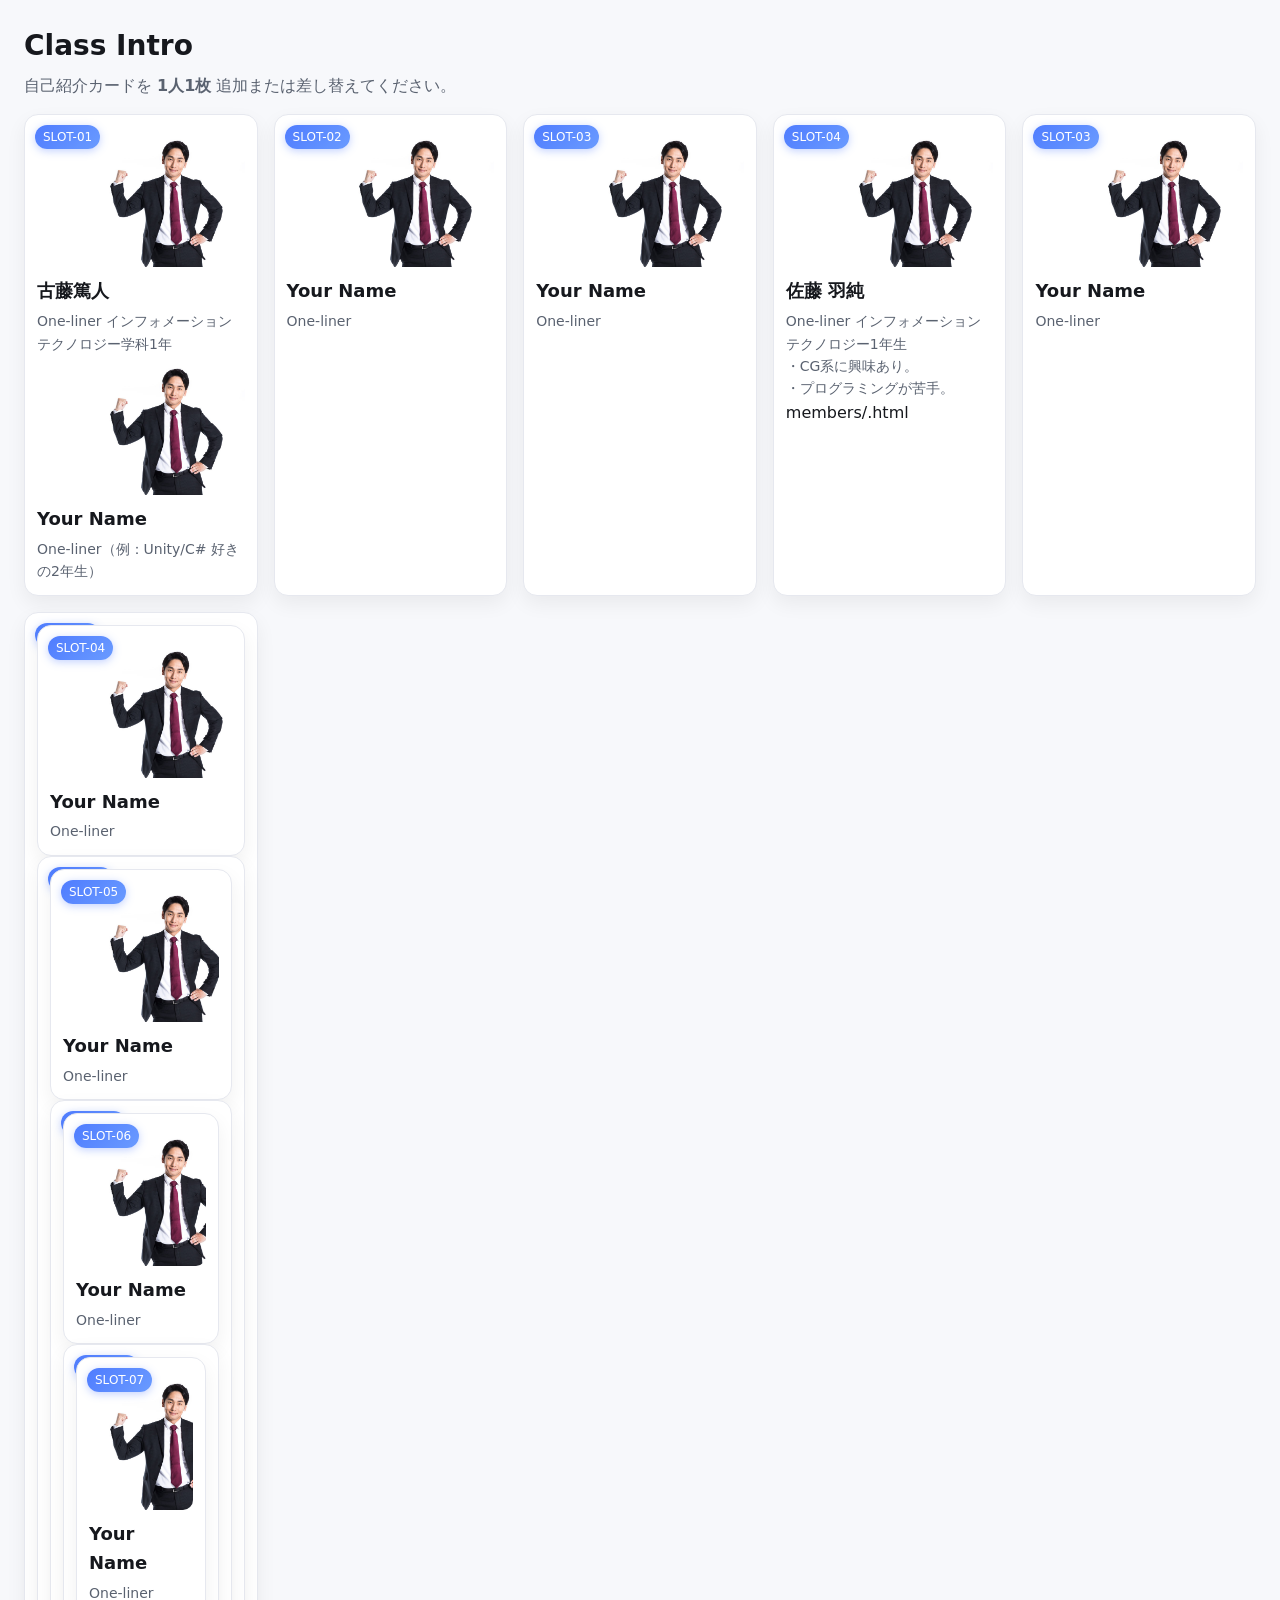
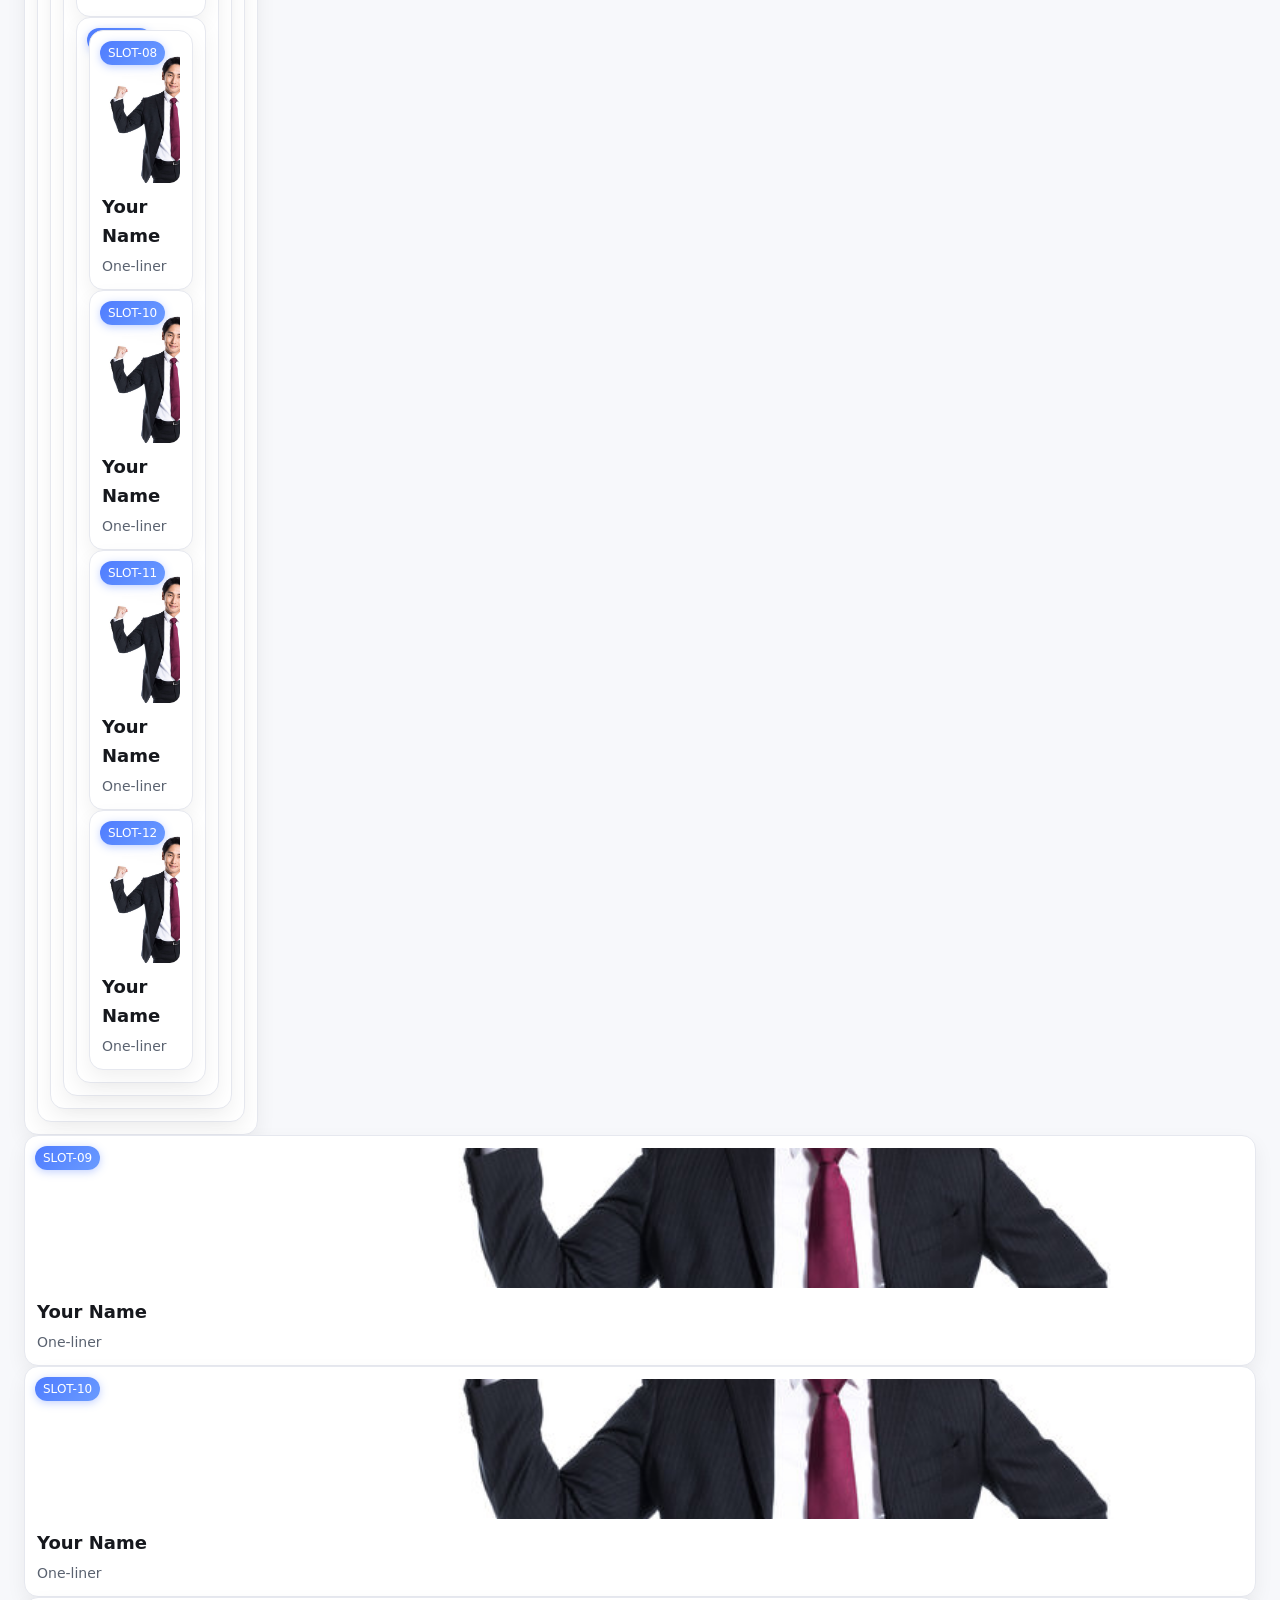
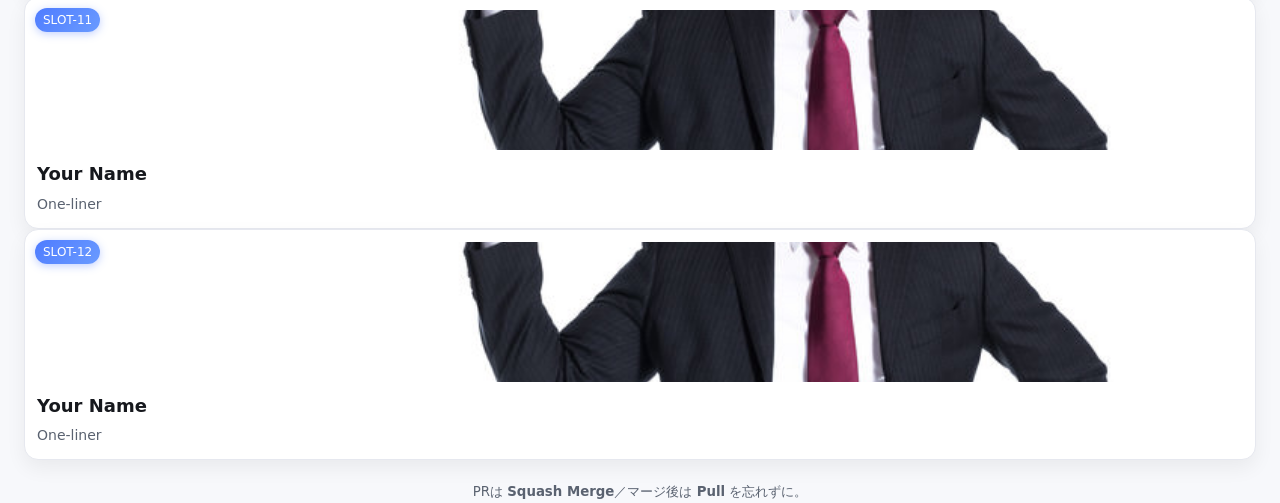
==== commit 91b771e1: "no message" ====
--- a/index.html
+++ b/index.html
@@ -23,23 +23,20 @@
       <!-- SLOT-01 -->
       <article class="card" id="slot-01" data-slot="SLOT-01">
         <span class="slot-badge">SLOT-01</span>
-<<<<<<< HEAD
         <a href="C:\Users\251013\Desktop\総合演習2\members\Huruhuji.html"
           ><img src="assets/placeholder.png" alt="HuruhujiAtsuto"
         /></a>
         <h2>古藤篤人</h2>
         <p>One-liner インフォメーションテクノロジー学科1年</p>
-=======
         <img src="assets/placeholder.png" alt="Your Name" />
         <h2>Your Name</h2>
         <p>One-liner（例：Unity/C# 好きの2年生）</p>
->>>>>>> ffc573f50f764a6925bc3d31d4bf571d223f6f43
       </article>
 
       <!-- SLOT-02 -->
       <article class="card" id="slot-02" data-slot="SLOT-02">
         <span class="slot-badge">SLOT-02</span>
-<<<<<<< HEAD
+
         <img src="assets/placeholder.png" alt="Your Name" />
         <h2>Your Name</h2>
         <p>One-liner</p>
@@ -56,7 +53,6 @@
       <!-- SLOT-04 -->
       <article class="card" id="slot-04" data-slot="SLOT-04">
         <span class="slot-badge">SLOT-04</span>
-=======
        <a href="C:\Users\251005\Desktop\総合演習5\menber\sato.html"> <img src="assets/placeholder.png" alt="Satou Wasumi" /></a>
         <h2>佐藤 羽純</h2>
         <p>
@@ -70,82 +66,81 @@
       <!-- SLOT-03 -->
       <article class="card" id="slot-03" data-slot="SLOT-03">
         <span class="slot-badge">SLOT-03</span>
->>>>>>> ffc573f50f764a6925bc3d31d4bf571d223f6f43
-        <img src="assets/placeholder.png" alt="Your Name" />
-        <h2>Your Name</h2>
-        <p>One-liner</p>
-      </article>
-
-<<<<<<< HEAD
+
+        <img src="assets/placeholder.png" alt="Your Name" />
+        <h2>Your Name</h2>
+        <p>One-liner</p>
+      </article>
+
+
       <!-- SLOT-05 -->
       <article class="card" id="slot-05" data-slot="SLOT-05">
         <span class="slot-badge">SLOT-05</span>
-=======
-      <!-- SLOT-04 -->
+     <!-- SLOT-04 -->
       <article class="card" id="slot-04" data-slot="SLOT-04">
         <span class="slot-badge">SLOT-04</span>
->>>>>>> ffc573f50f764a6925bc3d31d4bf571d223f6f43
-        <img src="assets/placeholder.png" alt="Your Name" />
-        <h2>Your Name</h2>
-        <p>One-liner</p>
-      </article>
-
-<<<<<<< HEAD
+        <img src="assets/placeholder.png" alt="Your Name" />
+        <h2>Your Name</h2>
+        <p>One-liner</p>
+      </article>
+
+
       <!-- SLOT-06 -->
       <article class="card" id="slot-06" data-slot="SLOT-06">
         <span class="slot-badge">SLOT-06</span>
-=======
-      <!-- SLOT-05 -->
+
+        <!-- SLOT-05 -->
       <article class="card" id="slot-05" data-slot="SLOT-05">
         <span class="slot-badge">SLOT-05</span>
->>>>>>> ffc573f50f764a6925bc3d31d4bf571d223f6f43
-        <img src="assets/placeholder.png" alt="Your Name" />
-        <h2>Your Name</h2>
-        <p>One-liner</p>
-      </article>
-
-<<<<<<< HEAD
+
+        <img src="assets/placeholder.png" alt="Your Name" />
+        <h2>Your Name</h2>
+        <p>One-liner</p>
+      </article>
+
+
       <!-- SLOT-07 -->
       <article class="card" id="slot-07" data-slot="SLOT-07">
         <span class="slot-badge">SLOT-07</span>
-=======
+
       <!-- SLOT-06 -->
       <article class="card" id="slot-06" data-slot="SLOT-06">
         <span class="slot-badge">SLOT-06</span>
->>>>>>> ffc573f50f764a6925bc3d31d4bf571d223f6f43
-        <img src="assets/placeholder.png" alt="Your Name" />
-        <h2>Your Name</h2>
-        <p>One-liner</p>
-      </article>
-
-<<<<<<< HEAD
+
+
+        <img src="assets/placeholder.png" alt="Your Name" />
+        <h2>Your Name</h2>
+        <p>One-liner</p>
+      </article>
+
+
       <!-- SLOT-08 -->
       <article class="card" id="slot-08" data-slot="SLOT-08">
         <span class="slot-badge">SLOT-08</span>
-=======
+
       <!-- SLOT-07 -->
       <article class="card" id="slot-07" data-slot="SLOT-07">
         <span class="slot-badge">SLOT-07</span>
->>>>>>> ffc573f50f764a6925bc3d31d4bf571d223f6f43
-        <img src="assets/placeholder.png" alt="Your Name" />
-        <h2>Your Name</h2>
-        <p>One-liner</p>
-      </article>
-
-<<<<<<< HEAD
+
+        <img src="assets/placeholder.png" alt="Your Name" />
+        <h2>Your Name</h2>
+        <p>One-liner</p>
+      </article>
+
+
       <!-- 予備スロット（班追加用） -->
       <article class="card" id="slot-09" data-slot="SLOT-09">
         <span class="slot-badge">SLOT-09</span>
-=======
+
       <!-- SLOT-08 -->
       <article class="card" id="slot-08" data-slot="SLOT-08">
         <span class="slot-badge">SLOT-08</span>
->>>>>>> ffc573f50f764a6925bc3d31d4bf571d223f6f43
-        <img src="assets/placeholder.png" alt="Your Name" />
-        <h2>Your Name</h2>
-        <p>One-liner</p>
-      </article>
-<<<<<<< HEAD
+
+        <img src="assets/placeholder.png" alt="Your Name" />
+        <h2>Your Name</h2>
+        <p>One-liner</p>
+      </article>
+
       <article class="card" id="slot-10" data-slot="SLOT-10">
         <span class="slot-badge">SLOT-10</span>
         <img src="assets/placeholder.png" alt="Your Name" />
@@ -166,7 +161,6 @@
       </article>
     </main>
 
-=======
 
       <!-- 予備スロット（班追加用） -->
       <article class="card" id="slot-09" data-slot="SLOT-09">
@@ -195,7 +189,7 @@
       </article>
     </main>
 
->>>>>>> ffc573f50f764a6925bc3d31d4bf571d223f6f43
+
     <footer class="site-footer">
       <small
         >PRは <strong>Squash Merge</strong>／マージ後は
